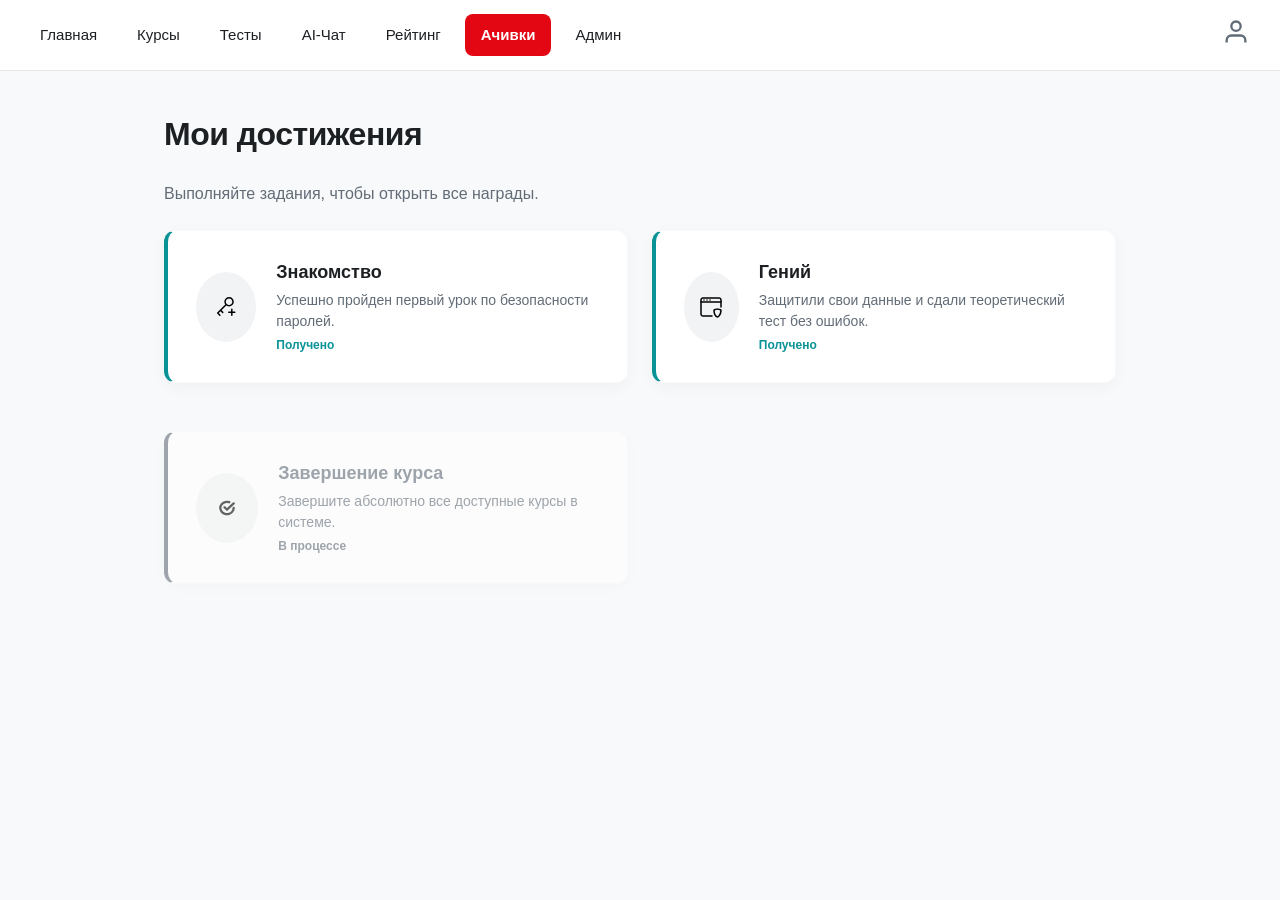
==== static/achievements.html @ 5e5d5283 "Фронтенд CyberBook: вёрстка страниц (дизайн, брендинг МТС) Страницы: вход/регистрация, дашборд, курс" ====
<!DOCTYPE html>
<html lang="ru">
<head>
    <meta charset="UTF-8">
    <title>Мои Ачивки</title>
    <link rel="stylesheet" href="style.css">
</head>
<body>
    <header class="header">
        <nav class="nav">
            <a href="dashboard.html" class="nav-link">Главная</a>
            <a href="courses.html" class="nav-link">Курсы</a>
            <a href="quiz.html" class="nav-link">Тесты</a>
            <a href="chat.html" class="nav-link">AI-Чат</a>
            <a href="rating.html" class="nav-link">Рейтинг</a>
            <a href="achievements.html" class="nav-link active">Ачивки</a>
            <a href="admin.html" class="nav-link">Админ</a>
        </nav>
        <div class="user-icon">
            <a href="profile.html" style="color: inherit;">
                <svg viewBox="0 0 24 24" width="28" height="28" fill="none" stroke="currentColor" stroke-width="2">
                    <path d="M20 21v-2a4 4 0 0 0-4-4H8a4 4 0 0 0-4 4v2"></path>
                    <circle cx="12" cy="7" r="4"></circle>
                </svg>
            </a>
        </div>
    </header>

    <main class="wrapper">
        <h2>Мои достижения</h2>
        <p style="color: var(--gray-muted); margin-bottom: 24px;">Выполняйте задания, чтобы открыть все награды.</p>

        <div class="grid-2" id="achievements-grid">
            <div class="box" style="border-left: 4px solid #0a9396; display: flex; gap: 20px; align-items: center;">
                <div style="font-size: 40px; background-color: var(--gray-light); width: 70px; height: 70px; border-radius: 50%; display: flex; align-items: center; justify-content: center;"><svg width="19" height="19" viewBox="0 0 19 19" fill="none" xmlns="http://www.w3.org/2000/svg">
<path d="M11.815 15.2356H14.815M14.815 15.2356H17.815M14.815 15.2356V12.2356M14.815 15.2356V18.2356M9.235 7.5786C9.98516 8.32877 11.0026 8.75021 12.0635 8.75021C13.1244 8.75021 14.1418 8.32877 14.892 7.5786C15.6422 6.82844 16.0636 5.811 16.0636 4.7501C16.0636 3.68921 15.6422 2.67177 14.892 1.9216C14.5206 1.55016 14.0796 1.25551 13.5943 1.05449C13.109 0.853466 12.5888 0.75 12.0635 0.75C11.0026 0.75 9.98516 1.17144 9.235 1.9216C8.48483 2.67177 8.0634 3.68921 8.0634 4.7501C8.0634 5.811 8.48483 6.82844 9.235 7.5786ZM9.235 7.5786L0.75 16.0636L2.871 18.1856M3.578 13.2356L5.7 15.3566" stroke="black" stroke-width="1.5" stroke-linecap="round" stroke-linejoin="round"/>
</svg>
</div>
                <div>
                    <h4 style="margin-bottom: 4px;">Знакомство</h4>
                    <p style="font-size: 14px; color: var(--gray-muted);">Успешно пройден первый урок по безопасности паролей.</p>
                    <span style="font-size: 12px; color: #0a9396; font-weight: 600; display: block; margin-top: 4px;">Получено</span>
                </div>
            </div>

            <div class="box" style="border-left: 4px solid #0a9396; display: flex; gap: 20px; align-items: center;">
                <div style="font-size: 40px; background-color: var(--gray-light); width: 70px; height: 70px; border-radius: 50%; display: flex; align-items: center; justify-content: center;"><svg width="24" height="24" viewBox="0 0 24 24" fill="none" xmlns="http://www.w3.org/2000/svg">
<path d="M13 21H4C3.46957 21 2.96086 20.7893 2.58579 20.4142C2.21071 20.0391 2 19.5304 2 19V5C2 4.46957 2.21071 3.96086 2.58579 3.58579C2.96086 3.21071 3.46957 3 4 3H20C20.5304 3 21.0391 3.21071 21.4142 3.58579C21.7893 3.96086 22 4.46957 22 5V12" stroke="black" stroke-width="1.5" stroke-linecap="round"/>
<path d="M2 7H22M5 5.01L5.01 4.999M8 5.01L8.01 4.999M11 5.01L11.01 4.999M18.992 14.125L21.548 14.774C21.814 14.842 22.001 15.084 21.993 15.358C21.821 21.116 18.5 22 18.5 22C18.5 22 15.179 21.116 15.007 15.358C15.0043 15.2247 15.0468 15.0944 15.1276 14.9883C15.2084 14.8823 15.3227 14.8067 15.452 14.774L18.008 14.125C18.331 14.043 18.669 14.043 18.992 14.125Z" stroke="black" stroke-width="1.5" stroke-linecap="round" stroke-linejoin="round"/>
</svg>
</div>
                <div>
                    <h4 style="margin-bottom: 4px;">Гений</h4>
                    <p style="font-size: 14px; color: var(--gray-muted);">Защитили свои данные и сдали теоретический тест без ошибок.</p>
                    <span style="font-size: 12px; color: #0a9396; font-weight: 600; display: block; margin-top: 4px;">Получено</span>
                </div>
            </div>

            <div class="box" style="border-left: 4px solid var(--gray-muted); display: flex; gap: 20px; align-items: center; opacity: 0.6;">
                <div style="font-size: 40px; filter: grayscale(100%); background-color: var(--gray-light); width: 70px; height: 70px; border-radius: 50%; display: flex; align-items: center; justify-content: center;"><svg width="20" height="20" viewBox="0 0 13 12" fill="none" xmlns="http://www.w3.org/2000/svg">
<path d="M4.875 5.5L6.5 7L10.8333 3" stroke="black" stroke-width="1.5" stroke-linecap="round" stroke-linejoin="round"/>
<path d="M10.8327 6C10.8324 6.84981 10.5389 7.67745 9.99481 8.36295C9.45069 9.04844 8.68419 9.55616 7.80644 9.81249C6.9287 10.0688 5.98532 10.0605 5.11307 9.78859C4.24083 9.51673 3.48505 8.99551 2.9553 8.30049C2.42555 7.60546 2.14937 6.77276 2.16679 5.92311C2.18421 5.07345 2.49433 4.25099 3.0522 3.57497C3.61006 2.89895 4.38666 2.4045 5.26943 2.1633C6.15219 1.9221 7.09524 1.94669 7.96185 2.2335" stroke="black" stroke-width="1.5" stroke-linecap="round" stroke-linejoin="round"/>
</svg>
</div>
                <div>
                    <h4 style="margin-bottom: 4px; color: var(--gray-muted);">Завершение курса</h4>
                    <p style="font-size: 14px; color: var(--gray-muted);">Завершите абсолютно все доступные курсы в системе.</p>
                    <span style="font-size: 12px; color: var(--gray-muted); font-weight: 600; display: block; margin-top: 4px;">В процессе</span>
                </div>
            </div>
        </div>
    </main>
</body>
</html>
---- static/style.css ----
:root {
    --primary: #e30613;
    --primary-hover: #c20510;
    --dark: #1d2023;
    --gray-muted: #626c77;
    --gray-light: #f2f3f5;
    --bg-main: #f8f9fa;
    --white: #ffffff;
    --success: #1aa64b;
    --warning: #ff9900;
    --radius: 12px;
    --transition: all 0.25s ease;
}

* {
    box-sizing: border-box;
    margin: 0;
    padding: 0;
    font-family: 'Segoe UI', Roboto, Helvetica, Arial, sans-serif;
    -webkit-font-smoothing: antialiased;
}

body {
    background-color: var(--bg-main);
    color: var(--dark);
    font-size: 16px;
    line-height: 1.5;
}

a {
    color: var(--primary);
    text-decoration: none;
    transition: var(--transition);
}

a:hover {
    color: var(--primary-hover);
}

.header {
    background-color: var(--white);
    box-shadow: 0 1px 0 rgba(0, 0, 0, 0.08);
    position: sticky;
    top: 0;
    z-index: 100;
    padding: 0 24px;
    height: 70px;
    display: flex;
    justify-content: space-between;
    align-items: center;
}

.nav {
    display: flex;
    gap: 8px;
    height: 100%;
    align-items: center;
}

.nav-link {
    color: var(--dark);
    font-weight: 500;
    padding: 10px 16px;
    border-radius: 8px;
    font-size: 15px;
    transition: var(--transition);
}

.nav-link:hover {
    background-color: var(--gray-light);
}

.nav-link.active {
    background-color: #e30613!important;
    color: var(--white) !important;
    font-weight: 600;
}

.user-icon {
    color: var(--gray-muted);
    display: flex;
    align-items: center;
    justify-content: center;
    cursor: pointer;
    transition: var(--transition);
    width: 40px;
    height: 40px;
}

.user-icon:hover {
    color: var(--primary);
}

.user-icon.active {
    background-color: #2d3135;
    color: var(--white) !important;
    border-radius: 50%;
}

.wrapper {
    max-width: 1000px;
    margin: 40px auto;
    padding: 0 24px;
}

h2 { font-size: 32px; font-weight: 700; margin-bottom: 24px; letter-spacing: -0.5px; }
h3 { font-size: 22px; font-weight: 600; margin-bottom: 16px; }
h4 { font-size: 18px; font-weight: 600; margin-bottom: 8px; }

.box {
    background-color: var(--white);
    border-radius: var(--radius);
    padding: 28px;
    margin-bottom: 24px;
    box-shadow: 0 4px 16px rgba(0, 0, 0, 0.04);
    border: 1px solid rgba(0, 0, 0, 0.02);
}

.btn {
    padding: 14px 28px;
    font-size: 16px;
    font-weight: 600;
    border-radius: var(--radius);
    cursor: pointer;
    transition: var(--transition);
    display: inline-block;
    text-align: center;
    border: none;
}

.btn-main { background-color: var(--primary); color: var(--white); }
.btn-main:hover { background-color: var(--primary-hover); color: var(--white); }

.btn-sub { background-color: var(--gray-light); color: var(--dark); }
.btn-sub:hover { background-color: #e5e7eb; }

.btn-ok { background-color: var(--success); color: white; padding: 12px 24px; }
.btn-ok:hover { background-color: #148039; }

.btn-bad { background-color: #fce8e6; color: var(--primary); border: 1px solid rgba(227, 6, 19, 0.2); padding: 12px 24px; }
.btn-bad:hover { background-color: #f7d4d1; }

.btn-del { background-color: #e74c3c; color: white; border: none; padding: 4px 8px; border-radius: 4px; cursor: pointer; font-size: 12px; }

.btn-group {
    display: flex;
    gap: 12px;
}

.field {
    margin-bottom: 20px;
}

.field label {
    display: block;
    font-size: 14px;
    font-weight: 500;
    color: var(--gray-muted);
    margin-bottom: 8px;
}

input[type="text"],
input[type="email"],
input[type="password"] {
    width: 100%;
    padding: 14px 16px;
    font-size: 16px;
    background-color: var(--gray-light);
    border: 1px solid transparent;
    border-radius: var(--radius);
    color: var(--dark);
    transition: var(--transition);
}

input:focus {
    outline: none;
    background-color: var(--white);
    border-color: var(--primary);
    box-shadow: 0 0 0 3px rgba(223, 6, 19, 0.1);
}

.auth-panel {
    display: flex;
    min-height: 100vh;
}

.auth-side {
    flex: 1;
    display: flex;
    flex-direction: column;
    justify-content: center;
    padding: 0 10%;
}

.auth-side.left { background-color: var(--white); }
.auth-side.right { background-color: var(--primary); color: var(--white); align-items: center; justify-content: center; text-align: center; }

.logo-box { max-width: 400px; }
.logo-head { font-size: 64px; font-weight: 900; letter-spacing: -2px; line-height: 1; margin-bottom: 10px; }
.logo-sub { font-size: 20px; font-weight: 400; opacity: 0.9; }
.auth-switch { margin-top: 24px; color: var(--gray-muted); font-size: 15px; }

.grid-2 {
    display: grid;
    grid-template-columns: 1fr 1fr;
    gap: 24px;
}

.score-box {
    display: flex;
    flex-direction: column;
    align-items: center;
    text-align: center;
    justify-content: center;
}

.circle {
    width: 140px;
    height: 140px;
    border-radius: 50%;
    border: 8px solid var(--gray-light);
    border-top-color: var(--primary);
    border-right-color: var(--primary);
    display: flex;
    align-items: center;
    justify-content: center;
    margin: 20px 0;
}

.circle span { font-size: 28px; font-weight: 700; }

.row-item {
    display: flex;
    justify-content: space-between;
    padding: 12px 0;
    border-bottom: 1px solid var(--gray-light);
}
.row-item:last-child { border-bottom: none; }

.item-card {
    cursor: pointer;
    transition: var(--transition);
}
.item-card:hover {
    transform: translateY(-4px);
    box-shadow: 0 12px 24px rgba(0, 0, 0, 0.08);
}
.item-card p { color: var(--gray-muted); font-size: 15px; }

.view-panel {
    margin-top: 30px;
    border-left: 4px solid var(--primary);
    animation: openAnim 0.3s ease;
}

.q-title { font-size: 18px; margin-bottom: 24px; }
.q-list { display: flex; flex-direction: column; gap: 12px; margin-bottom: 24px; }

.opt-btn {
    background-color: var(--gray-light);
    color: var(--dark);
    border: 1px solid transparent;
    padding: 16px 20px;
    border-radius: var(--radius);
    text-align: left;
    font-size: 16px;
    font-weight: 500;
    cursor: pointer;
    transition: var(--transition);
}
.opt-btn:hover { background-color: #e5e7eb; }

.alert-panel {
    padding: 20px;
    background-color: #f2f3f5;
    border-radius: var(--radius);
    margin-top: 20px;
    border-left: 4px solid var(--dark);
}

.mail-box { border: 1px solid var(--gray-light); }
.mail-top {
    background-color: var(--gray-light);
    padding: 16px 20px;
    margin: -28px -28px 24px -28px;
    border-radius: var(--radius) var(--radius) 0 0;
    font-size: 14px;
    line-height: 1.6;
    color: #495057;
}
.mail-text { font-size: 16px; margin-bottom: 28px; line-height: 1.6; }

.chat-box {
    display: flex;
    flex-direction: column;
    height: 500px;
    padding: 20px !important;
}

.chat-area {
    flex: 1;
    overflow-y: auto;
    display: flex;
    flex-direction: column;
    gap: 16px;
    margin-bottom: 20px;
    padding-right: 8px;
}

.msg { max-width: 75%; padding: 12px 18px; border-radius: 16px; font-size: 15px; line-height: 1.4; }
.msg.in { background-color: var(--gray-light); color: var(--dark); align-self: flex-start; border-bottom-left-radius: 4px; }
.msg.out { background-color: var(--primary); color: var(--white); align-self: flex-end; border-bottom-right-radius: 4px; }

.chat-form {
    display: flex;
    gap: 12px;
}

.chat-form input {
    flex: 1;
}

.side-layout { display: grid; grid-template-columns: 1fr 2fr; gap: 24px; }
.avatar-box { display: flex; flex-direction: column; align-items: center; text-align: center; }

.img-wrap {
    width: 120px;
    height: 120px;
    border-radius: 50%;
    background-color: var(--gray-light);
    overflow: hidden;
    border: 3px solid var(--primary);
    display: flex;
    align-items: center;
    justify-content: center;
}
.img-wrap img { width: 100%; height: 100%; object-fit: cover; }

.picker-box { display: flex; flex-direction: column; gap: 6px; width: 100%; }
.picker-box button {
    background-color: var(--gray-light);
    border: 1px solid transparent;
    padding: 8px;
    border-radius: 6px;
    cursor: pointer;
    font-size: 13px;
    font-weight: 500;
    transition: var(--transition);
}
.picker-box button:hover { background-color: #e5e7eb; }

.data-table { width: 100%; border-collapse: separate; border-spacing: 0; margin: 20px 0; }
.data-table th {
    background-color: var(--gray-light);
    color: var(--gray-muted);
    font-weight: 600;
    text-align: left;
    padding: 14px 18px;
    font-size: 14px;
}
.data-table th:first-child { border-top-left-radius: 8px; border-bottom-left-radius: 8px; }
.data-table th:last-child { border-top-right-radius: 8px; border-bottom-right-radius: 8px; }
.data-table td { padding: 16px 18px; border-bottom: 1px solid var(--gray-light); font-size: 15px; }
.data-table tr:last-child td { border-bottom: none; }

.tag-name { cursor: pointer; text-decoration: underline; color: #163e59; }
.tag-name:hover { color: var(--primary); }

.ok-status { color: var(--success); font-weight: 600; }
.warn-status { color: var(--warning); font-weight: 600; }

@keyframes openAnim {
    from { opacity: 0; transform: translateY(10px); }
    to { opacity: 1; transform: translateY(0); }
}
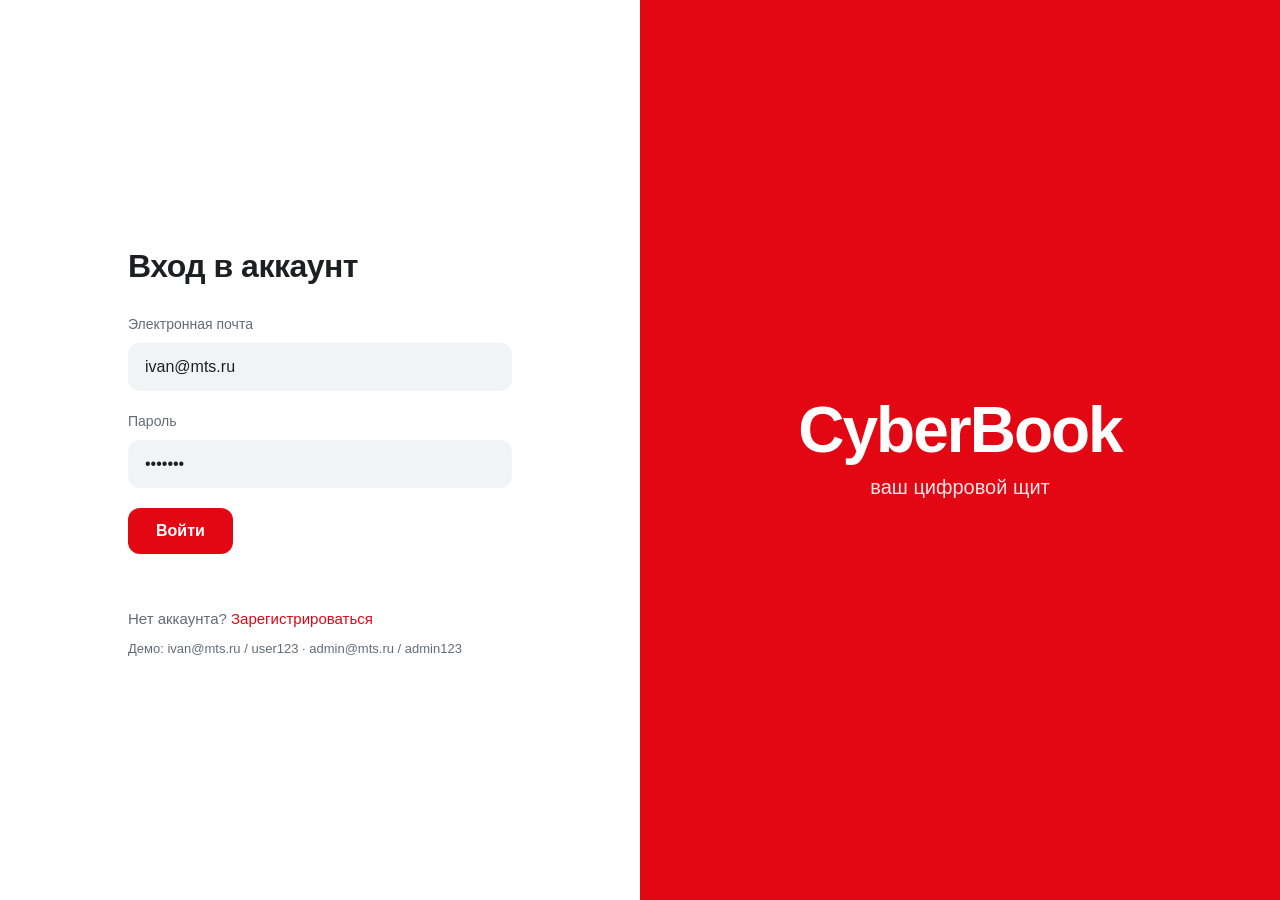
==== commit 0be8c3fd: "Интеграция фронтенда с backend API - script.js: полный API-слой + инициализация каждой страницы   (л" ====
--- a/static/achievements.html
+++ b/static/achievements.html
@@ -70,5 +70,7 @@
             </div>
         </div>
     </main>
+
+    <script src="script.js"></script>
 </body>
 </html>
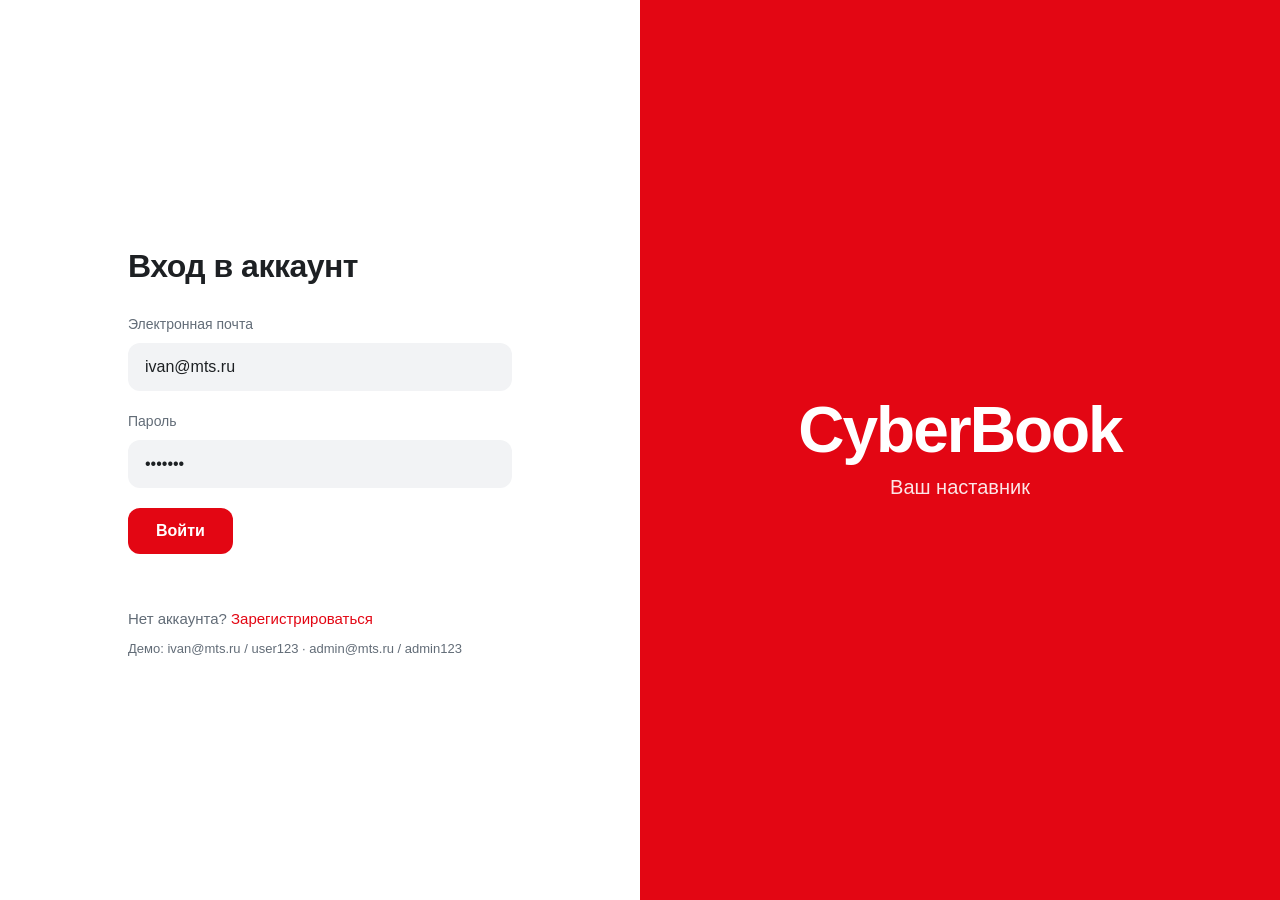
==== commit d3de3315: "Сканер VT на фронте, правки навигации и README" ====
--- a/static/achievements.html
+++ b/static/achievements.html
@@ -11,6 +11,7 @@
             <a href="dashboard.html" class="nav-link">Главная</a>
             <a href="courses.html" class="nav-link">Курсы</a>
             <a href="quiz.html" class="nav-link">Тесты</a>
+            <a href="scan.html" class="nav-link">Сканер</a>
             <a href="chat.html" class="nav-link">AI-Чат</a>
             <a href="rating.html" class="nav-link">Рейтинг</a>
             <a href="achievements.html" class="nav-link active">Ачивки</a>
--- a/static/style.css
+++ b/static/style.css
@@ -373,3 +373,45 @@
     from { opacity: 0; transform: translateY(10px); }
     to { opacity: 1; transform: translateY(0); }
 }
+
+.scan-badge {
+    display: inline-block;
+    padding: 6px 12px;
+    border-radius: 20px;
+    font-size: 13px;
+    font-weight: 600;
+    background: var(--gray-light);
+    color: var(--gray-muted);
+}
+.scan-badge-ok { background: #e6f7ee; color: #1aa64b; }
+.scan-badge-warn { background: #fff8e6; color: #b45309; }
+
+.scan-drop {
+    display: flex;
+    align-items: center;
+    justify-content: center;
+    min-height: 100px;
+    border: 2px dashed var(--gray-muted);
+    border-radius: 8px;
+    padding: 16px;
+    cursor: pointer;
+    text-align: center;
+    color: var(--gray-muted);
+    font-size: 14px;
+    transition: border-color .2s, background .2s;
+}
+.scan-drop:hover, .scan-drop-hover {
+    border-color: var(--primary);
+    background: #fdeaeb;
+    color: #163e59;
+}
+
+.scan-history-row {
+    display: flex;
+    align-items: center;
+    gap: 12px;
+    padding: 12px 0;
+    border-bottom: 1px solid var(--gray-light);
+    flex-wrap: wrap;
+}
+.scan-history-row:last-child { border-bottom: none; }
